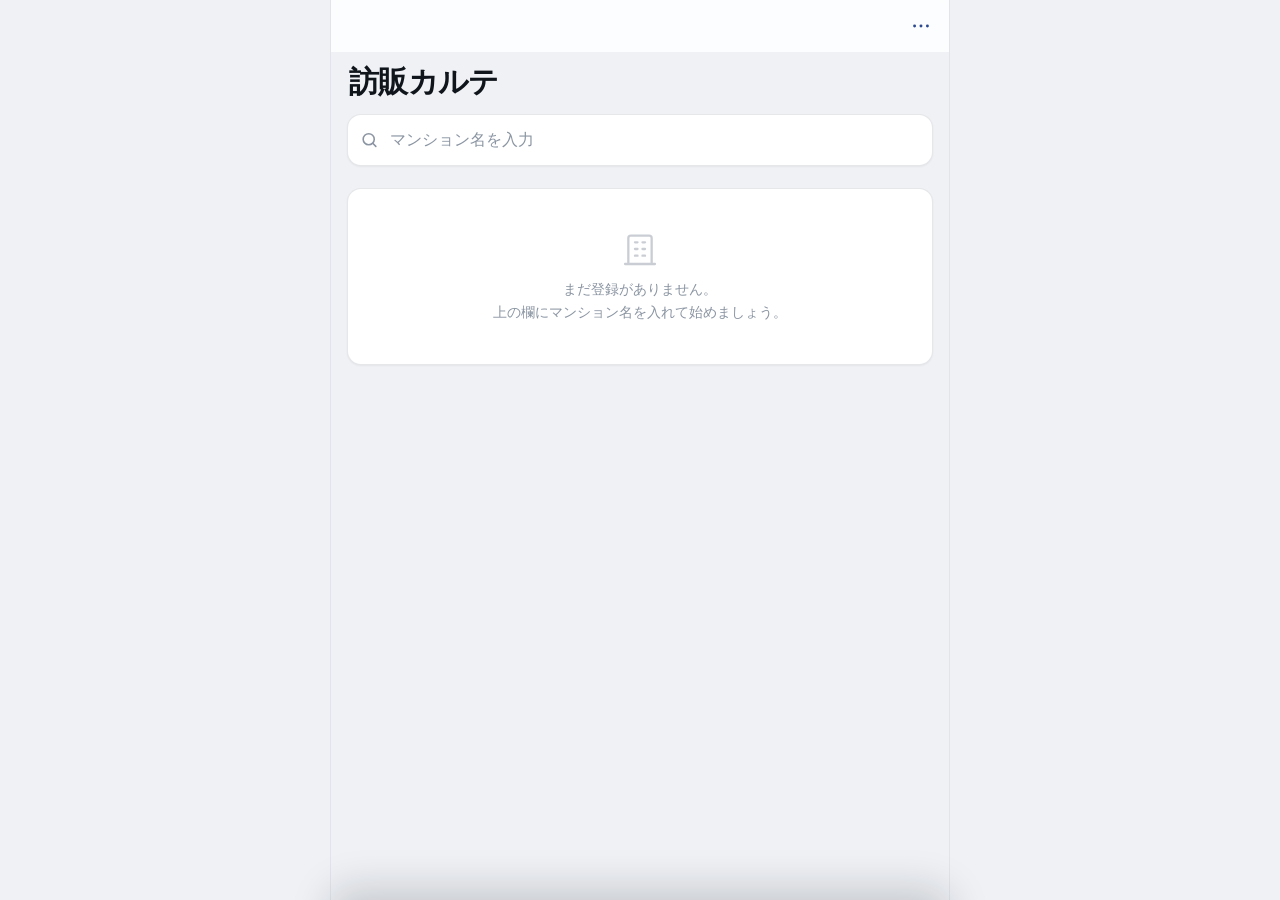
==== index.html @ 4d5ead45 "Add files via upload" ====
<!doctype html>
<html lang="ja">
<head>
<meta charset="utf-8">
<meta name="viewport" content="width=device-width, initial-scale=1, viewport-fit=cover">
<title>訪販カルテ</title>
<meta name="description" content="マンション別に訪問結果を記録する営業ツール">
<meta name="theme-color" content="#EFF1F5" media="(prefers-color-scheme: light)">
<meta name="theme-color" content="#0B0F15" media="(prefers-color-scheme: dark)">
<meta name="apple-mobile-web-app-capable" content="yes">
<meta name="mobile-web-app-capable" content="yes">
<meta name="apple-mobile-web-app-status-bar-style" content="default">
<meta name="apple-mobile-web-app-title" content="訪販カルテ">
<meta name="format-detection" content="telephone=no">
<link rel="manifest" href="./manifest.webmanifest">
<link rel="apple-touch-icon" href="./icons/icon-180.png">
<link rel="icon" href="./icons/icon-192.png">
</head>
<body>
<style>
/* ============================================================
   訪販カルテ
   モチーフ: 集合ポストの部屋番号プレート
   色: スチールネイビー(操作) + 意味を持つ4色(不在/断り/検討/契約)
   ============================================================ */
:root{
  --ground:#EFF1F5;
  --surface:#FFFFFF;
  --surface-2:#E7EAF0;
  --sunken:#DFE3EA;
  --line:rgba(18,26,38,.10);
  --line-2:rgba(18,26,38,.06);
  --ink:#10151C;
  --ink-2:#59636F;
  --ink-3:#8B95A2;
  --brand:#2B4A8F;
  --brand-ink:#FFFFFF;
  --brand-soft:#E4EAF8;
  --scrim:rgba(8,12,18,.42);
  --bar:rgba(255,255,255,.82);
  --shadow-1:0 1px 2px rgba(16,21,28,.05);
  --shadow-2:0 2px 6px rgba(16,21,28,.07), 0 10px 24px rgba(16,21,28,.06);
  --shadow-3:0 -1px 0 rgba(18,26,38,.08), 0 -12px 40px rgba(16,21,28,.18);
  --hi:rgba(255,255,255,.85);

  --st-none:#98A3B0;
  --st-absent:#5A6878;
  --st-refuse:#BE3B36;
  --st-consider:#B57708;
  --st-contract:#0E7A54;
  --st-none-bg:#F1F3F6;
  --st-absent-bg:#E6EAEF;
  --st-refuse-bg:#FBE9E7;
  --st-consider-bg:#FBF0D9;
  --st-contract-bg:#DEF2E9;

  --r-sm:10px; --r-md:14px; --r-lg:20px;
  --tap:48px;
  --font:-apple-system,BlinkMacSystemFont,"SF Pro JP","Hiragino Kaku Gothic ProN","Yu Gothic UI","Noto Sans JP","Segoe UI",sans-serif;
  --mono:ui-monospace,"SF Mono","SFMono-Regular",Menlo,Consolas,"Roboto Mono",monospace;
  --ease:cubic-bezier(.32,.72,0,1);
}
@media (prefers-color-scheme: dark){
  :root:not([data-theme="light"]){
    --ground:#0B0F15;
    --surface:#161C25;
    --surface-2:#1F2731;
    --sunken:#10161E;
    --line:rgba(255,255,255,.10);
    --line-2:rgba(255,255,255,.06);
    --ink:#EAEEF4;
    --ink-2:#A3AEBC;
    --ink-3:#6D7887;
    --brand:#7FA2EE;
    --brand-ink:#0B1017;
    --brand-soft:#1D2941;
    --scrim:rgba(0,0,0,.6);
    --bar:rgba(16,22,30,.78);
    --shadow-1:0 1px 2px rgba(0,0,0,.4);
    --shadow-2:0 2px 6px rgba(0,0,0,.4), 0 10px 24px rgba(0,0,0,.3);
    --shadow-3:0 -1px 0 rgba(255,255,255,.07), 0 -12px 40px rgba(0,0,0,.5);
    --hi:rgba(255,255,255,.06);
    --st-none:#6D7887;
    --st-absent:#8896A6;
    --st-refuse:#EE7B73;
    --st-consider:#E4AB44;
    --st-contract:#45CA92;
    --st-none-bg:#1B222B;
    --st-absent-bg:#212A35;
    --st-refuse-bg:#33201F;
    --st-consider-bg:#302716;
    --st-contract-bg:#132C24;
  }
}
:root[data-theme="dark"]{
  --ground:#0B0F15; --surface:#161C25; --surface-2:#1F2731; --sunken:#10161E;
  --line:rgba(255,255,255,.10); --line-2:rgba(255,255,255,.06);
  --ink:#EAEEF4; --ink-2:#A3AEBC; --ink-3:#6D7887;
  --brand:#7FA2EE; --brand-ink:#0B1017; --brand-soft:#1D2941;
  --scrim:rgba(0,0,0,.6); --bar:rgba(16,22,30,.78);
  --shadow-1:0 1px 2px rgba(0,0,0,.4);
  --shadow-2:0 2px 6px rgba(0,0,0,.4), 0 10px 24px rgba(0,0,0,.3);
  --shadow-3:0 -1px 0 rgba(255,255,255,.07), 0 -12px 40px rgba(0,0,0,.5);
  --hi:rgba(255,255,255,.06);
  --st-none:#6D7887; --st-absent:#8896A6; --st-refuse:#EE7B73;
  --st-consider:#E4AB44; --st-contract:#45CA92;
  --st-none-bg:#1B222B; --st-absent-bg:#212A35; --st-refuse-bg:#33201F;
  --st-consider-bg:#302716; --st-contract-bg:#132C24;
}

*{box-sizing:border-box}
html,body{height:100%;margin:0}
body{
  background:var(--ground);color:var(--ink);
  font-family:var(--font);font-size:15px;line-height:1.6;
  -webkit-text-size-adjust:100%;
  -webkit-tap-highlight-color:transparent;
  -webkit-user-select:none;user-select:none;
  overscroll-behavior:none;
}
input,textarea,.selectable{-webkit-user-select:text;user-select:text}
button,input,textarea{font:inherit;color:inherit;margin:0}
button{cursor:pointer;background:none;border:none;padding:0;touch-action:manipulation;-webkit-touch-callout:none}
svg{display:block;flex:0 0 auto}
:focus{outline:none}
:focus-visible{outline:2px solid var(--brand);outline-offset:2px;border-radius:8px}
@media (prefers-reduced-motion: reduce){*{animation-duration:.01ms!important;transition-duration:.01ms!important}}

/* ================= app shell ================= */
.app{
  position:fixed;inset:0;margin:0 auto;max-width:620px;
  display:flex;flex-direction:column;background:var(--ground);
  border-left:1px solid var(--line-2);border-right:1px solid var(--line-2);
}
@media (max-width:640px){.app{border:none}}

.bar{
  position:relative;z-index:30;flex:0 0 auto;
  padding-top:env(safe-area-inset-top);
  background:var(--bar);
  -webkit-backdrop-filter:saturate(180%) blur(20px);
  backdrop-filter:saturate(180%) blur(20px);
  box-shadow:0 .5px 0 transparent;
  transition:box-shadow .2s;
}
.app.compact .bar{box-shadow:0 .5px 0 var(--line)}
.bar .inner{display:flex;align-items:center;gap:6px;height:52px;padding:0 8px}
.bar h1{
  flex:1;min-width:0;margin:0;text-align:center;
  font-size:16px;font-weight:700;letter-spacing:-.01em;
  overflow:hidden;text-overflow:ellipsis;white-space:nowrap;
  transition:opacity .2s,transform .2s;
}
.bar h1 .sub{
  display:block;font-size:11px;font-weight:600;color:var(--ink-3);
  letter-spacing:.02em;margin-top:-2px;
  overflow:hidden;text-overflow:ellipsis;white-space:nowrap;
}
.app[data-view="home"]:not(.compact) .bar h1{opacity:0;transform:translateY(3px)}
.navbtn{
  min-width:40px;height:40px;flex:0 0 auto;border-radius:12px;
  display:flex;align-items:center;justify-content:center;gap:1px;
  color:var(--brand);font-size:15px;font-weight:600;
  transition:background .15s,transform .1s;
}
.navbtn:active{background:var(--surface-2);transform:scale(.94)}
.navbtn[hidden]{display:none}
.navbtn.ghost{visibility:hidden}

/* ================= stage / screens ================= */
.stage{position:relative;flex:1;overflow:hidden}
.screen{
  position:absolute;inset:0;overflow-y:auto;overflow-x:hidden;
  -webkit-overflow-scrolling:touch;overscroll-behavior:contain;
  background:var(--ground);
  padding:4px 16px calc(40px + env(safe-area-inset-bottom));
  visibility:hidden;
}
.screen.on{visibility:visible;z-index:2}
.screen.leaving{visibility:visible;z-index:1}
@keyframes pushIn{from{transform:translateX(100%)}to{transform:translateX(0)}}
@keyframes pushOut{from{transform:translateX(0);opacity:1}to{transform:translateX(-26%);opacity:.55}}
@keyframes popIn{from{transform:translateX(-26%);opacity:.55}to{transform:translateX(0);opacity:1}}
@keyframes popOut{from{transform:translateX(0)}to{transform:translateX(100%)}}
.screen.a-pushIn{animation:pushIn .34s var(--ease) both}
.screen.a-pushOut{animation:pushOut .34s var(--ease) both}
.screen.a-popIn{animation:popIn .34s var(--ease) both}
.screen.a-popOut{animation:popOut .34s var(--ease) both}

/* ================= type ================= */
.largetitle{
  margin:8px 2px 14px;font-size:30px;font-weight:800;letter-spacing:-.025em;
  text-wrap:balance;line-height:1.2;
}
.grouphead{
  display:flex;align-items:baseline;gap:8px;margin:26px 4px 8px;
}
.grouphead h2{
  margin:0;font-size:12px;font-weight:700;letter-spacing:.09em;color:var(--ink-3);
}
.grouphead .n{margin-left:auto;font-size:12px;color:var(--ink-3);font-variant-numeric:tabular-nums}
.tiny{font-size:12.5px;line-height:1.55;color:var(--ink-3)}
.hairline{height:1px;background:var(--line);margin:20px 0}

/* ================= controls ================= */
.btn{
  width:100%;min-height:var(--tap);padding:0 18px;border-radius:var(--r-md);
  background:var(--surface);color:var(--ink);font-size:15.5px;font-weight:700;
  display:flex;align-items:center;justify-content:center;gap:8px;
  box-shadow:var(--shadow-1);border:1px solid var(--line);
  transition:transform .1s var(--ease),filter .15s;
}
.btn:active{transform:scale(.975);filter:brightness(.96)}
.btn.primary{background:var(--brand);color:var(--brand-ink);border-color:transparent;box-shadow:var(--shadow-2)}
.btn.plain{background:transparent;border-color:transparent;box-shadow:none;color:var(--brand)}
.btn.danger{color:var(--st-refuse)}
.btn.sm{min-height:40px;font-size:14px;border-radius:11px}
.row{display:flex;gap:10px}
.stack{display:flex;flex-direction:column;gap:18px}

.label{
  display:block;font-size:11.5px;font-weight:700;letter-spacing:.08em;
  color:var(--ink-3);margin:0 0 7px 3px;
}
.field{
  width:100%;min-height:var(--tap);padding:12px 14px;
  background:var(--surface);color:var(--ink);font-size:16px;
  border:1px solid var(--line);border-radius:var(--r-md);
  box-shadow:var(--shadow-1);appearance:none;
  transition:border-color .15s,box-shadow .15s;
}
.field:focus{border-color:var(--brand);box-shadow:0 0 0 3px var(--brand-soft)}
.field::placeholder{color:var(--ink-3)}
textarea.field{min-height:92px;resize:none;line-height:1.6}

.searchbar{position:relative;margin-bottom:4px}
.searchbar .ic{position:absolute;left:13px;top:50%;transform:translateY(-50%);color:var(--ink-3);pointer-events:none}
.searchbar .field{padding-left:42px}

/* iOS風セグメント */
.segwrap{
  margin:2px -16px 14px;padding:0 16px;overflow-x:auto;
  scrollbar-width:none;-webkit-overflow-scrolling:touch;
}
.segwrap::-webkit-scrollbar{display:none}
.seg{display:inline-flex;gap:2px;padding:3px;background:var(--sunken);border-radius:12px}
.seg button{
  min-height:32px;padding:0 14px;border-radius:9px;white-space:nowrap;
  font-size:13.5px;font-weight:600;color:var(--ink-2);
  transition:background .18s,color .18s,box-shadow .18s,transform .1s;
}
.seg button:active{transform:scale(.96)}
.seg button[aria-pressed="true"]{background:var(--surface);color:var(--ink);box-shadow:var(--shadow-1);font-weight:700}

/* ================= inset grouped list ================= */
.list{
  background:var(--surface);border-radius:var(--r-md);overflow:hidden;
  box-shadow:var(--shadow-1);border:1px solid var(--line);
}
.list .item{
  display:flex;align-items:center;gap:12px;width:100%;text-align:left;
  padding:13px 14px;position:relative;
  transition:background .12s;
}
.list .item:active{background:var(--surface-2)}
.list .item + .item::before{
  content:"";position:absolute;left:14px;right:0;top:0;height:1px;background:var(--line-2);
}
.item .txt{flex:1;min-width:0}
.item .nm{font-size:15.5px;font-weight:650;letter-spacing:-.01em;overflow:hidden;text-overflow:ellipsis;white-space:nowrap}
.item .meta{font-size:12.5px;color:var(--ink-3);font-variant-numeric:tabular-nums;margin-top:1px;
  overflow:hidden;text-overflow:ellipsis;white-space:nowrap}
.item .chev{color:var(--ink-3);opacity:.6}
.item .pill{
  flex:0 0 auto;font-family:var(--mono);font-size:11.5px;font-weight:700;
  padding:4px 8px;border-radius:8px;background:var(--st-consider-bg);color:var(--st-consider);
  font-variant-numeric:tabular-nums;
}

.empty{
  display:flex;flex-direction:column;align-items:center;gap:10px;
  text-align:center;padding:40px 22px;color:var(--ink-3);
  background:var(--surface);border:1px solid var(--line);border-radius:var(--r-md);
  box-shadow:var(--shadow-1);
}
.empty .art{color:var(--ink-3);opacity:.45}
.empty p{margin:0;font-size:13.5px;line-height:1.7}

/* ================= status ================= */
.chip{
  display:inline-flex;align-items:center;gap:5px;vertical-align:middle;
  padding:3px 10px;border-radius:999px;font-size:12px;font-weight:700;line-height:1.5;
}
.chip::before{content:"";width:6px;height:6px;border-radius:50%;background:currentColor}
.s-none{color:var(--st-none);background:var(--st-none-bg)}
.s-absent{color:var(--st-absent);background:var(--st-absent-bg)}
.s-refuse{color:var(--st-refuse);background:var(--st-refuse-bg)}
.s-consider{color:var(--st-consider);background:var(--st-consider-bg)}
.s-contract{color:var(--st-contract);background:var(--st-contract-bg)}

/* ================= 部屋プレート ================= */
.floorhead{display:flex;align-items:center;gap:10px;margin:18px 3px 9px}
.floorhead:first-child{margin-top:6px}
.floorhead .fl{
  font-family:var(--mono);font-size:13px;font-weight:700;color:var(--ink-2);
  letter-spacing:.03em;font-variant-numeric:tabular-nums;
}
.floorhead .prog{font-size:11.5px;color:var(--ink-3);font-variant-numeric:tabular-nums}
.floorhead .ln{flex:1;height:1px;background:var(--line-2)}
.floorhead .addf{
  width:30px;height:30px;border-radius:10px;color:var(--ink-3);
  display:grid;place-items:center;background:var(--surface);
  border:1px solid var(--line);box-shadow:var(--shadow-1);
  transition:transform .1s,color .15s;
}
.floorhead .addf:active{transform:scale(.9);color:var(--brand)}

.plates{display:grid;grid-template-columns:repeat(auto-fill,minmax(78px,1fr));gap:8px}
.plate{
  position:relative;overflow:hidden;text-align:left;
  min-height:74px;padding:11px 9px 10px 13px;
  background:var(--surface);border:1px solid var(--line);border-radius:var(--r-md);
  display:flex;flex-direction:column;align-items:flex-start;justify-content:center;gap:2px;
  box-shadow:var(--shadow-1);
  transition:transform .1s var(--ease),box-shadow .15s;
}
.plate::before{
  content:"";position:absolute;left:0;right:0;top:0;height:1px;background:var(--hi);
}
.plate::after{
  content:"";position:absolute;left:0;top:0;bottom:0;width:4px;background:var(--pc);
}
.plate:active{transform:scale(.94)}
.plate.visited{background:var(--pcbg)}
.plate .no{
  font-family:var(--mono);font-size:19px;font-weight:600;line-height:1.15;
  letter-spacing:.01em;font-variant-numeric:tabular-nums;
}
.plate .st{font-size:10.5px;font-weight:700;color:var(--pc);letter-spacing:.02em}
.plate .dt{font-size:10px;color:var(--ink-3);font-variant-numeric:tabular-nums}
.plate.due{box-shadow:0 0 0 2px var(--st-consider) inset,var(--shadow-1)}

/* ================= 部屋詳細 ================= */
.roomhead{
  position:relative;overflow:hidden;margin:8px 0 18px;padding:20px 18px;
  border-radius:var(--r-lg);background:var(--pcbg);border:1px solid var(--line);
  box-shadow:var(--shadow-1);
  display:flex;align-items:center;gap:16px;
}
.roomhead::after{content:"";position:absolute;left:0;top:0;bottom:0;width:5px;background:var(--pc)}
.roomhead .big{
  font-family:var(--mono);font-size:34px;font-weight:700;line-height:1;
  letter-spacing:-.02em;font-variant-numeric:tabular-nums;
}
.roomhead .where{display:block;font-size:12.5px;color:var(--ink-2);margin-top:7px}

.visit{
  padding:14px 15px;background:var(--surface);border:1px solid var(--line);
  border-radius:var(--r-md);margin-bottom:9px;box-shadow:var(--shadow-1);
}
.visit .top{display:flex;align-items:center;gap:9px}
.visit .date{font-family:var(--mono);font-size:13px;color:var(--ink-2);font-variant-numeric:tabular-nums}
.visit .del{margin-left:auto;color:var(--ink-3);padding:5px;border-radius:8px;transition:color .15s}
.visit .del:active{color:var(--st-refuse)}
.kv{display:grid;grid-template-columns:auto 1fr;gap:4px 14px;font-size:14px;margin:10px 0 0}
.kv dt{color:var(--ink-3);font-size:12.5px;padding-top:2px;white-space:nowrap}
.kv dd{margin:0;overflow-wrap:anywhere;white-space:pre-wrap;-webkit-user-select:text;user-select:text}
.kv a{color:var(--brand);font-weight:700;text-decoration:none}
.next{
  display:inline-flex;align-items:center;gap:6px;margin-top:11px;
  font-size:12.5px;font-weight:700;color:var(--st-consider);
  background:var(--st-consider-bg);padding:5px 11px;border-radius:999px;
}

/* ================= sheet ================= */
.scrim{
  position:fixed;inset:0;z-index:50;background:var(--scrim);
  opacity:0;pointer-events:none;transition:opacity .3s var(--ease);
}
.scrim.on{opacity:1;pointer-events:auto}
.sheet{
  position:fixed;left:0;right:0;bottom:0;z-index:60;
  margin:0 auto;max-width:620px;max-height:92%;
  background:var(--ground);border-radius:var(--r-lg) var(--r-lg) 0 0;
  box-shadow:var(--shadow-3);
  transform:translateY(101%);transition:transform .38s var(--ease);
  display:flex;flex-direction:column;
}
.sheet.on{transform:translateY(0)}
.sheet .grab{width:36px;height:5px;border-radius:3px;background:var(--line);margin:8px auto 0;flex:0 0 auto}
.sheet .head{
  display:flex;align-items:center;gap:8px;padding:10px 12px 12px;flex:0 0 auto;
}
.sheet .head h3{flex:1;margin:0;text-align:center;font-size:16px;font-weight:700;letter-spacing:-.01em}
.sheet .head button{
  min-width:56px;height:36px;border-radius:10px;font-size:15px;color:var(--brand);
  display:flex;align-items:center;justify-content:center;
}
.sheet .head button.done{font-weight:700}
.sheet .head button:active{background:var(--surface-2)}
.sheet .body{
  flex:1;overflow-y:auto;-webkit-overflow-scrolling:touch;
  padding:2px 16px calc(24px + env(safe-area-inset-bottom));
}

/* 結果ピッカー */
.picker{display:grid;grid-template-columns:repeat(4,1fr);gap:8px}
.picker button{
  min-height:62px;border-radius:var(--r-md);background:var(--surface);
  border:1px solid var(--line);box-shadow:var(--shadow-1);
  display:flex;flex-direction:column;align-items:center;justify-content:center;gap:6px;
  font-size:14px;font-weight:700;color:var(--ink-2);
  transition:transform .12s var(--ease),background .18s,color .18s,box-shadow .18s;
}
.picker button::before{
  content:"";width:10px;height:10px;border-radius:50%;background:var(--pc);
  transition:transform .18s var(--ease);
}
.picker button:active{transform:scale(.95)}
.picker button[aria-pressed="true"]{
  background:var(--pc);color:#fff;border-color:transparent;box-shadow:var(--shadow-2);
}
.picker button[aria-pressed="true"]::before{background:#fff;transform:scale(1.15)}

.chips{display:flex;gap:7px;overflow-x:auto;margin:9px -16px 0;padding:0 16px 2px;scrollbar-width:none}
.chips::-webkit-scrollbar{display:none}
.chips button{
  min-height:36px;padding:0 13px;border-radius:10px;white-space:nowrap;
  font-size:13px;font-weight:600;color:var(--ink-2);
  background:var(--surface);border:1px solid var(--line);box-shadow:var(--shadow-1);
  transition:transform .1s;
}
.chips button:active{transform:scale(.94);color:var(--brand)}

.note{
  display:flex;gap:9px;padding:12px 13px;border-radius:var(--r-md);
  background:var(--surface-2);font-size:12.5px;line-height:1.6;color:var(--ink-2);
}
.note b{color:var(--ink);font-weight:700}
.warn{
  display:flex;gap:9px;padding:12px 13px;border-radius:var(--r-md);margin-bottom:14px;
  background:var(--st-refuse-bg);color:var(--st-refuse);font-size:12.5px;font-weight:600;line-height:1.6;
}
.nudge{
  display:flex;align-items:center;gap:12px;margin-top:20px;
  padding:13px 14px;border-radius:var(--r-md);
  background:var(--st-consider-bg);border:1px solid var(--line);
}
.nudge .t{flex:1;min-width:0;font-size:12.5px;line-height:1.55;color:var(--st-consider);font-weight:600}
.nudge button{
  flex:0 0 auto;min-height:36px;padding:0 14px;border-radius:10px;
  font-size:13px;font-weight:700;color:var(--brand-ink);background:var(--st-consider);
  transition:transform .1s;
}
.nudge button:active{transform:scale(.95)}

/* ================= toast ================= */
.toast{
  position:fixed;left:50%;bottom:calc(34px + env(safe-area-inset-bottom));z-index:90;
  transform:translateX(-50%) translateY(14px) scale(.96);
  display:flex;align-items:center;gap:8px;
  background:var(--ink);color:var(--ground);
  padding:11px 18px;border-radius:999px;
  font-size:14px;font-weight:700;box-shadow:var(--shadow-2);
  opacity:0;pointer-events:none;transition:opacity .22s var(--ease),transform .22s var(--ease);
}
.toast.on{opacity:1;transform:translateX(-50%) translateY(0) scale(1)}
</style>

<div class="app" id="app" data-view="home">
  <header class="bar">
    <div class="inner">
      <button class="navbtn" id="back" hidden aria-label="戻る"></button>
      <h1 id="title">訪販カルテ</h1>
      <button class="navbtn" id="menu" aria-label="データ管理"></button>
    </div>
  </header>

  <div class="stage">
    <!-- ========= 物件一覧 ========= -->
    <section class="screen on" id="sc-home">
      <h1 class="largetitle">訪販カルテ</h1>
      <div class="searchbar">
        <span class="ic" id="searchIcon"></span>
        <input class="field" id="q" type="search" placeholder="マンション名を入力" autocomplete="off" enterkeyhint="go">
      </div>
      <div id="newbldg"></div>
      <div id="due"></div>
      <div id="blist"></div>
    </section>

    <!-- ========= 部屋一覧 ========= -->
    <section class="screen" id="sc-rooms">
      <div class="segwrap">
        <div class="seg" id="rfilters">
          <button data-f="all" aria-pressed="true">すべて</button>
          <button data-f="due" aria-pressed="false">要フォロー</button>
          <button data-f="contract" aria-pressed="false">契約</button>
          <button data-f="consider" aria-pressed="false">検討</button>
          <button data-f="refuse" aria-pressed="false">断り</button>
          <button data-f="absent" aria-pressed="false">不在</button>
          <button data-f="none" aria-pressed="false">未訪問</button>
        </div>
      </div>
      <div id="plates"></div>
      <div class="row" style="margin-top:20px">
        <button class="btn primary" id="addfloor">＋1フロア</button>
        <button class="btn" id="addper">全階に＋1部屋</button>
      </div>
      <button class="btn sm plain" id="moreadd" style="margin-top:10px">部屋番号の追加・整理</button>
      <div class="hairline"></div>
      <div class="row">
        <button class="btn sm" id="renameb">名前を変更</button>
        <button class="btn sm danger" id="delb">マンションを削除</button>
      </div>
    </section>

    <!-- ========= 部屋詳細 ========= -->
    <section class="screen" id="sc-room">
      <div class="roomhead" id="rhead"></div>
      <button class="btn primary" id="newvisit">訪問を記録する</button>
      <div class="grouphead"><h2>訪問履歴</h2><span class="n" id="vcount"></span></div>
      <div id="vlist"></div>
      <div class="hairline"></div>
      <button class="btn sm danger" id="delroom">この部屋の記録を削除</button>
    </section>
  </div>
</div>

<div class="scrim" id="scrim"></div>
<div class="sheet" id="sheet" role="dialog" aria-modal="true" aria-labelledby="sheetTitle">
  <div class="grab"></div>
  <div class="head">
    <button id="sheetCancel">キャンセル</button>
    <h3 id="sheetTitle"></h3>
    <button class="done" id="sheetDone"></button>
  </div>
  <div class="body" id="sheetBody"></div>
</div>

<div class="toast" id="toast" role="status" aria-live="polite"></div>

<script>
(() => {
"use strict";

/* ================= アイコン ================= */
const SVG = (d, extra) => `<svg width="22" height="22" viewBox="0 0 24 24" fill="none" stroke="currentColor" stroke-width="1.8" stroke-linecap="round" stroke-linejoin="round" aria-hidden="true">${d}</svg>`;
const ICON = {
  back:    SVG(`<path d="M15 5l-7 7 7 7"/>`),
  chev:    `<svg width="18" height="18" viewBox="0 0 24 24" fill="none" stroke="currentColor" stroke-width="2.2" stroke-linecap="round" stroke-linejoin="round" aria-hidden="true"><path d="M9.5 5l7 7-7 7"/></svg>`,
  more:    SVG(`<circle cx="5" cy="12" r="1.6" fill="currentColor" stroke="none"/><circle cx="12" cy="12" r="1.6" fill="currentColor" stroke="none"/><circle cx="19" cy="12" r="1.6" fill="currentColor" stroke="none"/>`),
  search:  `<svg width="19" height="19" viewBox="0 0 24 24" fill="none" stroke="currentColor" stroke-width="2" stroke-linecap="round" aria-hidden="true"><circle cx="11" cy="11" r="7"/><path d="M20 20l-3.6-3.6"/></svg>`,
  plus:    SVG(`<path d="M12 5.5v13M5.5 12h13"/>`),
  cal:     `<svg width="14" height="14" viewBox="0 0 24 24" fill="none" stroke="currentColor" stroke-width="2" stroke-linecap="round" stroke-linejoin="round" aria-hidden="true"><rect x="3.5" y="5.5" width="17" height="15" rx="3"/><path d="M8 3v4M16 3v4M3.5 10.5h17"/></svg>`,
  trash:   `<svg width="17" height="17" viewBox="0 0 24 24" fill="none" stroke="currentColor" stroke-width="1.8" stroke-linecap="round" stroke-linejoin="round" aria-hidden="true"><path d="M4 7h16M9.5 7V4.8h5V7M6.5 7l.9 12.2h9.2L17.5 7"/></svg>`,
  save:    SVG(`<path d="M12 4v11m0 0l-4-4m4 4l4-4M4.5 19.5h15"/>`),
  copy:    SVG(`<rect x="9" y="9" width="11" height="11" rx="2.5"/><path d="M5.5 15H5a1.5 1.5 0 01-1.5-1.5v-9A1.5 1.5 0 015 3h9A1.5 1.5 0 0115.5 4.5V5"/>`),
  table:   SVG(`<rect x="3.5" y="4.5" width="17" height="15" rx="2.5"/><path d="M3.5 9.5h17M9.5 9.5v10"/>`),
  restore: SVG(`<path d="M4 9.5A8 8 0 1112 20a8 8 0 01-7.4-5"/><path d="M3.5 4.5v5h5"/>`),
  build:   `<svg width="40" height="40" viewBox="0 0 24 24" fill="none" stroke="currentColor" stroke-width="1.4" stroke-linecap="round" stroke-linejoin="round" aria-hidden="true"><path d="M5 21V5.5A1.5 1.5 0 016.5 4h11A1.5 1.5 0 0119 5.5V21M3 21h18"/><path d="M9 8h1.5M13.5 8H15M9 12h1.5M13.5 12H15M9 16h1.5M13.5 16H15"/></svg>`
};

/* ================= 定数 ================= */
const RESULTS = [
  {k:"absent",   label:"不在", color:"var(--st-absent)",   bg:"var(--st-absent-bg)"},
  {k:"refuse",   label:"断り", color:"var(--st-refuse)",   bg:"var(--st-refuse-bg)"},
  {k:"consider", label:"検討", color:"var(--st-consider)", bg:"var(--st-consider-bg)"},
  {k:"contract", label:"契約", color:"var(--st-contract)", bg:"var(--st-contract-bg)"}
];
const R = Object.fromEntries(RESULTS.map(r => [r.k, r]));
const NONE = {k:"none", label:"未訪問", color:"var(--st-none)", bg:"var(--st-none-bg)"};
const CARRIERS = ["ドコモ光","auひかり","ソフトバンク光","NURO光","eo光","コミュファ光","J:COM","フレッツ光","楽天ひかり","ケーブルTV","ポケットWi-Fi","なし","不明"];
const DEF_FLOORS = 10, DEF_PER = 8;

/* ================= 保存 ================= */
const KEY = "hohan_karte_v1";
let memOnly = false;
let DB = {v:1, buildings:[]};

function load(){
  try {
    const raw = localStorage.getItem(KEY);
    if (raw) DB = JSON.parse(raw);
    localStorage.setItem(KEY + "_probe", "1");
    localStorage.removeItem(KEY + "_probe");
  } catch (e) { memOnly = true; }
  if (!DB || !Array.isArray(DB.buildings)) DB = {v:1, buildings:[]};
  if (!DB.meta) DB.meta = {};
}
/* 何日前か。日付が無ければ null */
function daysSince(d){
  if (!d) return null;
  const ms = new Date(today()) - new Date(d);
  return Math.max(0, Math.round(ms / 86400000));
}
function markBackedUp(){ DB.meta.lastBackup = today(); save(); if (view === "home") renderHome(); }
/* 記録が1件でもあるか */
function hasData(){
  return DB.buildings.some(b => (b.rooms || []).some(r => r.visits && r.visits.length));
}
function save(){
  if (memOnly) return;
  try { localStorage.setItem(KEY, JSON.stringify(DB)); }
  catch (e) { memOnly = true; toast("保存できませんでした"); }
}

/* ================= 小道具 ================= */
const $ = s => document.querySelector(s);
const esc = s => String(s ?? "").replace(/[&<>"']/g, c => ({"&":"&amp;","<":"&lt;",">":"&gt;",'"':"&quot;","'":"&#39;"}[c]));
const uid = () => Date.now().toString(36) + Math.random().toString(36).slice(2, 7);
const today = () => {
  const d = new Date();
  return `${d.getFullYear()}-${String(d.getMonth()+1).padStart(2,"0")}-${String(d.getDate()).padStart(2,"0")}`;
};
const fmtDate = s => s ? s.slice(5).replace("-", "/") : "";
let toastTimer = null;
function toast(msg){
  const t = $("#toast");
  t.textContent = msg;
  t.classList.add("on");
  clearTimeout(toastTimer);
  toastTimer = setTimeout(() => t.classList.remove("on"), 2100);
}

/* ================= 部屋・階の計算 ================= */
function roomKey(no){
  const m = String(no).match(/^\d+/);
  return m ? [0, parseInt(m[0], 10), String(no)] : [1, 0, String(no)];
}
function sortRooms(rooms){
  return rooms.slice().sort((a, b) => {
    const x = roomKey(a.no), y = roomKey(b.no);
    return x[0] - y[0] || x[1] - y[1] || x[2].localeCompare(y[2], "ja");
  });
}
function lastVisit(room){
  if (!room.visits || !room.visits.length) return null;
  return room.visits.slice().sort((a, b) =>
    a.date < b.date ? 1 : a.date > b.date ? -1 : String(b.at || "").localeCompare(String(a.at || "")))[0];
}
function statusOf(room){
  const v = lastVisit(room);
  return v ? (R[v.result] || NONE) : NONE;
}
function isDue(room){
  const v = lastVisit(room);
  return !!(v && v.next && v.next <= today());
}
function bStats(b){
  const rooms = b.rooms || [];
  const visited = rooms.filter(r => r.visits && r.visits.length);
  const contracts = rooms.filter(r => statusOf(r).k === "contract").length;
  const dues = rooms.filter(isDue).length;
  let last = "";
  visited.forEach(r => { const v = lastVisit(r); if (v && v.date > last) last = v.date; });
  return {total: rooms.length, visited: visited.length, contracts, dues, last};
}
/* 101→1階, 1008→10階, 2001→20階 */
function floorOf(no){
  const s = String(no);
  if (!/^\d{3,4}$/.test(s)) return null;
  const f = Math.floor(parseInt(s, 10) / 100);
  return f >= 1 ? f : null;
}
const roomNo = (floor, idx) => String(floor * 100 + idx);
function byFloor(rooms){
  const map = new Map();
  rooms.forEach(r => {
    const k = floorOf(r.no);
    const key = k === null ? "other" : k;
    if (!map.has(key)) map.set(key, []);
    map.get(key).push(r);
  });
  return [...map.entries()].sort((a, b) => {
    if (a[0] === "other") return 1;
    if (b[0] === "other") return -1;
    return a[0] - b[0];
  });
}
function topFloor(b){
  return (b.rooms || []).reduce((m, r) => Math.max(m, floorOf(r.no) || 0), 0);
}
function perFloor(b){
  let m = 0;
  byFloor(b.rooms || []).forEach(([k, list]) => { if (k !== "other") m = Math.max(m, list.length); });
  return m || DEF_PER;
}
/* その階に、まだ無い番号を n 部屋ぶん足す */
function fillFloor(b, floor, n){
  let added = 0, idx = 1;
  while (added < n && idx <= 99) {
    const no = roomNo(floor, idx);
    if (!b.rooms.some(r => r.no === no)) { b.rooms.push({id: uid(), no, visits: []}); added++; }
    idx++;
  }
  return added;
}
/* その階の部屋数が target に届くまで足す */
function ensureFloor(b, floor, target){
  const have = b.rooms.filter(r => floorOf(r.no) === floor).length;
  return have >= target ? 0 : fillFloor(b, floor, target - have);
}
function buildGrid(b, floors, per){
  let added = 0;
  for (let f = 1; f <= floors; f++) added += ensureFloor(b, f, per);
  return added;
}

/* ================= 画面遷移 ================= */
let view = "home", curB = null, curR = null, filter = "all", animating = false;
const ORDER = {home: 0, rooms: 1, room: 2};

function go(v, animate){
  const from = $("#sc-" + view), to = $("#sc-" + v);
  const dir = ORDER[v] > ORDER[view] ? "push" : "pop";
  const same = v === view;
  view = v;
  $("#app").dataset.view = v;
  $("#back").hidden = (v === "home");
  render();

  if (same || animate === false || animating) {
    document.querySelectorAll(".screen").forEach(s => s.classList.remove("on", "leaving"));
    to.classList.add("on");
    syncBar();
    return;
  }
  animating = true;
  if (dir === "push") to.scrollTop = 0;
  to.classList.add("on", "a-" + dir + "In");
  from.classList.remove("on");
  from.classList.add("leaving", "a-" + dir + "Out");

  const done = () => {
    from.classList.remove("leaving", "a-pushOut", "a-popOut");
    to.classList.remove("a-pushIn", "a-popIn");
    animating = false;
    syncBar();
  };
  let n = 0;
  const tick = () => { if (++n >= 2) done(); };
  from.addEventListener("animationend", tick, {once: true});
  to.addEventListener("animationend", tick, {once: true});
  setTimeout(() => { if (animating) done(); }, 500);
}
function getB(){ return DB.buildings.find(b => b.id === curB) || null; }
function getR(){ const b = getB(); return b ? (b.rooms.find(r => r.id === curR) || null) : null; }

/* ヘッダーの境界線とタイトルの出し分け */
function syncBar(){
  const s = $("#sc-" + view);
  $("#app").classList.toggle("compact", s.scrollTop > (view === "home" ? 34 : 6));
}
document.querySelectorAll(".screen").forEach(s => s.addEventListener("scroll", () => {
  if (s.classList.contains("on")) syncBar();
}, {passive: true}));

/* ================= 描画 ================= */
function render(){
  if (view === "home") renderHome();
  else if (view === "rooms") renderRooms();
  else renderRoom();
}
const warnBanner = () => memOnly
  ? `<div class="warn"><span>この端末では自動保存が使えません。閉じると消えるので、右上の… → バックアップで控えを取ってください。</span></div>` : "";

/* ---- 物件一覧 ---- */
function renderHome(){
  $("#title").innerHTML = "訪販カルテ";
  const q = $("#q").value.trim();
  const list = DB.buildings
    .filter(b => !q || b.name.toLowerCase().includes(q.toLowerCase()))
    .sort((a, b) => {
      const x = bStats(a).last, y = bStats(b).last;
      return (y || "").localeCompare(x || "") || a.name.localeCompare(b.name, "ja");
    });

  const exact = DB.buildings.some(b => b.name === q);
  $("#newbldg").innerHTML = (q && !exact)
    ? `<button class="btn primary" id="createb" style="margin-top:12px">${ICON.plus}「${esc(q)}」を新規登録</button>`
    : "";

  const dues = [];
  DB.buildings.forEach(b => (b.rooms || []).forEach(r => { if (isDue(r)) dues.push({b, r, v: lastVisit(r)}); }));
  dues.sort((a, b) => String(a.v.next).localeCompare(String(b.v.next)));

  const since = daysSince(DB.meta.lastBackup);
  const nudge = (!q && hasData() && (since === null || since >= 14))
    ? `<div class="nudge">
        <span class="t">${since === null ? "まだ一度もバックアップしていません。" : `前回のバックアップから${since}日たちました。`}<br>控えを取っておくと機種変でも安心です。</span>
        <button id="nudgeBtn">バックアップ</button>
      </div>` : "";

  $("#due").innerHTML = nudge + ((!q && dues.length) ? `
    <div class="grouphead"><h2>再訪予定</h2><span class="n">${dues.length}件</span></div>
    <div class="list">${dues.slice(0, 10).map(d => `
      <button class="item" data-goto="${d.b.id}|${d.r.id}">
        <span class="pill">${esc(fmtDate(d.v.next))}</span>
        <span class="txt">
          <span class="nm">${esc(d.b.name)}</span>
          <span class="meta">${esc(d.r.no)}号室 ・ ${esc(d.v.name || R[d.v.result].label)}</span>
        </span>
        <span class="chev">${ICON.chev}</span>
      </button>`).join("")}</div>` : "");

  $("#blist").innerHTML = warnBanner() + (
    list.length ? `
      <div class="grouphead"><h2>マンション</h2><span class="n">${list.length}件</span></div>
      <div class="list">${list.map(b => {
        const s = bStats(b);
        const bits = [`${s.visited}/${s.total}部屋`];
        if (s.contracts) bits.push(`契約${s.contracts}`);
        if (s.last) bits.push(`最終 ${fmtDate(s.last)}`);
        return `<button class="item" data-b="${b.id}">
          <span class="txt">
            <span class="nm">${esc(b.name)}</span>
            <span class="meta">${bits.join(" ・ ")}</span>
          </span>
          ${s.dues ? `<span class="pill">再訪${s.dues}</span>` : ""}
          <span class="chev">${ICON.chev}</span>
        </button>`;
      }).join("")}</div>`
    : `<div class="empty" style="margin-top:22px">
        <span class="art">${ICON.build}</span>
        <p>${q ? `「${esc(q)}」はまだ登録されていません。<br>上のボタンから登録できます。`
              : "まだ登録がありません。<br>上の欄にマンション名を入れて始めましょう。"}</p>
      </div>`
  );
}

/* ---- 部屋一覧 ---- */
function renderRooms(){
  const b = getB();
  if (!b) return go("home", false);
  const s = bStats(b);
  $("#title").innerHTML = `${esc(b.name)}<span class="sub">${s.visited}/${s.total}部屋 訪問済み ・ 契約${s.contracts}</span>`;
  $("#rfilters").querySelectorAll("button").forEach(x => x.setAttribute("aria-pressed", String(x.dataset.f === filter)));

  let rooms = sortRooms(b.rooms || []);
  if (filter === "due") rooms = rooms.filter(isDue);
  else if (filter !== "all") rooms = rooms.filter(r => statusOf(r).k === filter);

  const plate = r => {
    const st = statusOf(r), v = lastVisit(r);
    return `<button class="plate${v ? " visited" : ""}${isDue(r) ? " due" : ""}" data-r="${r.id}" style="--pc:${st.color};--pcbg:${st.bg}">
      <span class="no">${esc(r.no)}</span>
      <span class="st">${st.label}</span>
      ${v ? `<span class="dt">${fmtDate(v.date)}</span>` : ""}
    </button>`;
  };

  $("#plates").innerHTML = rooms.length ? byFloor(rooms).map(([f, list]) => {
    const done = list.filter(r => r.visits && r.visits.length).length;
    return `<div class="floorhead">
        <span class="fl">${f === "other" ? "その他" : f + "F"}</span>
        <span class="prog">${done}/${list.length}</span>
        <span class="ln"></span>
        ${(f === "other" || filter !== "all") ? "" : `<button class="addf" data-addf="${f}" aria-label="${f}階に部屋を追加">${ICON.plus}</button>`}
      </div>
      <div class="plates">${sortRooms(list).map(plate).join("")}</div>`;
  }).join("")
  : `<div class="empty"><span class="art">${ICON.build}</span><p>${
      filter === "all" ? "部屋番号がまだありません。<br>下のボタンから追加してください。" : "該当する部屋はありません。"
    }</p></div>`;
}

/* ---- 部屋詳細 ---- */
function renderRoom(){
  const b = getB(), r = getR();
  if (!b || !r) return go("rooms", false);
  const st = statusOf(r);
  $("#title").innerHTML = `${esc(r.no)}号室<span class="sub">${esc(b.name)}</span>`;

  $("#rhead").setAttribute("style", `--pc:${st.color};--pcbg:${st.bg}`);
  $("#rhead").innerHTML = `
    <span class="big">${esc(r.no)}</span>
    <span>
      <span class="chip s-${st.k}">${st.label}</span>
      <span class="where">${esc(b.name)}</span>
    </span>`;

  const visits = (r.visits || []).slice().sort((a, b2) =>
    a.date < b2.date ? 1 : a.date > b2.date ? -1 : String(b2.at || "").localeCompare(String(a.at || "")));
  $("#vcount").textContent = visits.length ? `${visits.length}件` : "";
  $("#vlist").innerHTML = visits.length ? visits.map(v => {
    const rr = R[v.result] || NONE;
    const rows = [];
    if (v.name) rows.push(["お名前", esc(v.name)]);
    if (v.tel) rows.push(["電話", `<a href="tel:${esc(v.tel.replace(/[^\d+]/g, ""))}">${esc(v.tel)}</a>`]);
    if (v.carrier) rows.push(["現在の回線", esc(v.carrier)]);
    if (v.memo) rows.push(["メモ", esc(v.memo)]);
    return `<div class="visit">
      <div class="top">
        <span class="date">${esc(v.date)}</span>
        <span class="chip s-${rr.k}">${rr.label}</span>
        <button class="del" data-delv="${v.id}" aria-label="この記録を削除">${ICON.trash}</button>
      </div>
      ${rows.length ? `<dl class="kv">${rows.map(x => `<dt>${x[0]}</dt><dd>${x[1]}</dd>`).join("")}</dl>` : ""}
      ${v.next ? `<span class="next">${ICON.cal}次回 ${esc(v.next)}</span>` : ""}
    </div>`;
  }).join("") : `<div class="empty"><p>まだ訪問記録がありません。</p></div>`;
}

/* ================= シート ================= */
let sheetDoneFn = null;
function openSheet({title, done, cancel, html, onDone}){
  $("#sheetTitle").textContent = title;
  $("#sheetCancel").textContent = cancel || "キャンセル";
  $("#sheetDone").textContent = done || "";
  $("#sheetDone").style.visibility = done ? "visible" : "hidden";
  $("#sheetBody").innerHTML = html;
  $("#sheetBody").scrollTop = 0;
  sheetDoneFn = onDone || null;
  $("#scrim").classList.add("on");
  $("#sheet").classList.add("on");
}
function closeSheet(){
  $("#scrim").classList.remove("on");
  $("#sheet").classList.remove("on");
  sheetDoneFn = null;
  if (document.activeElement && document.activeElement.blur) document.activeElement.blur();
}
$("#scrim").addEventListener("click", closeSheet);
$("#sheetCancel").addEventListener("click", closeSheet);
$("#sheetDone").addEventListener("click", () => { if (sheetDoneFn) sheetDoneFn(); });
document.addEventListener("keydown", e => { if (e.key === "Escape") closeSheet(); });

/* ---- 訪問フォーム ---- */
function visitForm(){
  const r = getR();
  let picked = "";
  openSheet({
    title: `${r.no}号室の記録`,
    done: "保存",
    html: `
    <div class="stack">
      <div>
        <span class="label">訪問結果</span>
        <div class="picker" id="pick">
          ${RESULTS.map(x => `<button type="button" data-k="${x.k}" aria-pressed="false" style="--pc:${x.color}">${x.label}</button>`).join("")}
        </div>
      </div>
      <div>
        <span class="label">訪問日</span>
        <input class="field" type="date" id="f-date" value="${today()}">
      </div>
      <div>
        <span class="label">お名前</span>
        <input class="field" id="f-name" placeholder="例）田中様" autocomplete="off">
      </div>
      <div>
        <span class="label">電話番号</span>
        <input class="field" id="f-tel" type="tel" inputmode="tel" placeholder="090-0000-0000" autocomplete="off">
      </div>
      <div>
        <span class="label">現在の回線・キャリア</span>
        <input class="field" id="f-carrier" placeholder="例）ドコモ光" autocomplete="off">
        <div class="chips" id="carchips">${CARRIERS.map(c => `<button type="button" data-c="${esc(c)}">${esc(c)}</button>`).join("")}</div>
      </div>
      <div>
        <span class="label">メモ</span>
        <textarea class="field" id="f-memo" placeholder="反応・家族構成・再訪のコツなど"></textarea>
      </div>
      <div>
        <span class="label">次回訪問日</span>
        <input class="field" type="date" id="f-next">
      </div>
      <p class="tiny" style="margin:-4px 3px 0">結果だけ選んで保存でもOK。あとから何度でも追記できます。</p>
    </div>`,
    onDone: () => {
      if (!picked) return toast("訪問結果を選んでください");
      const room = getR();
      room.visits = room.visits || [];
      room.visits.push({
        id: uid(),
        date: $("#f-date").value || today(),
        result: picked,
        name: $("#f-name").value.trim(),
        tel: $("#f-tel").value.trim(),
        carrier: $("#f-carrier").value.trim(),
        memo: $("#f-memo").value.trim(),
        next: $("#f-next").value || "",
        at: new Date().toISOString()
      });
      save(); closeSheet(); render(); toast("記録しました");
    }
  });

  $("#pick").addEventListener("click", e => {
    const btn = e.target.closest("button[data-k]");
    if (!btn) return;
    picked = btn.dataset.k;
    $("#pick").querySelectorAll("button").forEach(x => x.setAttribute("aria-pressed", String(x === btn)));
  });
  $("#carchips").addEventListener("click", e => {
    const btn = e.target.closest("button[data-c]");
    if (btn) $("#f-carrier").value = btn.dataset.c;
  });
}

/* ---- 部屋番号の追加・整理 ---- */
function roomForm(){
  const b = getB();
  openSheet({
    title: "部屋番号の追加・整理",
    cancel: "閉じる",
    html: `
    <div class="stack">
      <div class="note"><span>いま <b>${topFloor(b)}階建て</b>・各階 最大<b>${perFloor(b)}部屋</b>（全${(b.rooms || []).length}部屋）</span></div>
      <div>
        <span class="label">階数と部屋数でまとめて用意</span>
        <div class="row">
          <input class="field" id="g-floors" type="number" inputmode="numeric" min="1" max="60" value="${Math.max(topFloor(b), DEF_FLOORS)}" aria-label="階数">
          <input class="field" id="g-per" type="number" inputmode="numeric" min="1" max="30" value="${perFloor(b)}" aria-label="各階の部屋数">
        </div>
        <p class="tiny" style="margin:7px 3px 0">左が階数、右が1フロアあたりの部屋数。すでにある番号と記録はそのまま残ります。</p>
        <button class="btn primary" id="g-run" style="margin-top:10px">この形で用意する</button>
      </div>
      <div>
        <span class="label">番号を直接入力して追加</span>
        <textarea class="field" id="f-rooms" placeholder="101 102 103&#10;201-208&#10;1201A" autocomplete="off"></textarea>
        <p class="tiny" style="margin:7px 3px 0">スペース・カンマ・改行で区切り。<b style="color:var(--ink)">201-208</b> と書けば連番で作れます。</p>
        <button class="btn" id="f-save" style="margin-top:10px">追加する</button>
      </div>
      <div class="hairline" style="margin:2px 0"></div>
      <button class="btn danger" id="g-clean">${ICON.trash}記録のない部屋を消す</button>
    </div>`
  });

  $("#g-run").addEventListener("click", () => {
    const floors = Math.min(60, Math.max(1, parseInt($("#g-floors").value, 10) || DEF_FLOORS));
    const per = Math.min(30, Math.max(1, parseInt($("#g-per").value, 10) || DEF_PER));
    const n = buildGrid(getB(), floors, per);
    save(); closeSheet(); render();
    toast(n ? `${n}部屋を追加しました` : "すでに揃っています");
  });

  $("#g-clean").addEventListener("click", () => {
    const bb = getB();
    const gone = bb.rooms.filter(r => !r.visits || !r.visits.length).length;
    if (!gone) return toast("消せる部屋はありません");
    if (!confirm(`訪問記録のない ${gone}部屋 を一覧から消します。記録のある部屋は残ります。よろしいですか？`)) return;
    bb.rooms = bb.rooms.filter(r => r.visits && r.visits.length);
    save(); closeSheet(); render(); toast(`${gone}部屋を消しました`);
  });

  $("#f-save").addEventListener("click", () => {
    const b2 = getB();
    const tokens = $("#f-rooms").value.split(/[\s,、，\n]+/).filter(Boolean);
    const nums = [];
    tokens.forEach(t => {
      const m = t.match(/^(\d+)\s*[-–~〜]\s*(\d+)$/);
      if (m) {
        let a = parseInt(m[1], 10), z = parseInt(m[2], 10);
        if (a > z) [a, z] = [z, a];
        if (z - a > 500) z = a + 500;
        const w = m[1].length;
        for (let i = a; i <= z; i++) nums.push(String(i).padStart(w, "0"));
      } else nums.push(t);
    });
    let added = 0;
    nums.forEach(no => {
      if (b2.rooms.some(r => r.no === no)) return;
      b2.rooms.push({id: uid(), no, visits: []});
      added++;
    });
    save(); closeSheet(); render();
    toast(added ? `${added}部屋を追加しました` : "追加できる番号がありませんでした");
  });
}

/* ---- データ管理 ---- */
function menuSheet(){
  openSheet({
    title: "データ管理",
    cancel: "閉じる",
    html: `
    <div class="stack">
      <div class="note"><span>記録はこの端末の中に保存されています。機種変の前と、月に一度はバックアップを。<br>
        最終バックアップ: <b>${DB.meta.lastBackup ? `${DB.meta.lastBackup}（${daysSince(DB.meta.lastBackup)}日前）` : "まだありません"}</b></span></div>
      <div style="display:flex;flex-direction:column;gap:10px">
        <button class="btn" id="m-backup">${ICON.save}バックアップを保存</button>
        <button class="btn" id="m-copy">${ICON.copy}バックアップをコピー</button>
        <button class="btn" id="m-sheet">${ICON.table}表計算に貼る形でコピー</button>
      </div>
      <div>
        <span class="label">復元</span>
        <textarea class="field" id="m-restore" placeholder="コピーしておいたバックアップを貼り付け"></textarea>
        <button class="btn" id="m-load" style="margin-top:10px">${ICON.restore}読み込んで復元</button>
      </div>
    </div>`
  });

  $("#m-backup").addEventListener("click", async () => {
    const data = JSON.stringify(DB, null, 2);
    try {
      const blob = new Blob([data], {type: "application/json"});
      const url = URL.createObjectURL(blob);
      const a = document.createElement("a");
      a.href = url;
      a.download = `訪販カルテ_${today()}.json`;
      document.body.appendChild(a);
      a.click();
      document.body.removeChild(a);
      setTimeout(() => URL.revokeObjectURL(url), 5000);
      markBackedUp();
      toast("ファイルに保存しました");
    } catch (e) {
      await copy(data); markBackedUp();
      toast("コピーしました。メモ帳に貼って保存を");
    }
  });
  $("#m-copy").addEventListener("click", async () => {
    await copy(JSON.stringify(DB));
    markBackedUp();
    toast("バックアップをコピーしました");
  });
  $("#m-sheet").addEventListener("click", async () => {
    const head = ["マンション","部屋番号","訪問日","結果","お名前","電話番号","現在の回線","メモ","次回訪問日"];
    const rows = [head.join("\t")];
    DB.buildings.forEach(b => sortRooms(b.rooms || []).forEach(r => (r.visits || []).forEach(v => {
      rows.push([b.name, r.no, v.date, (R[v.result] || NONE).label, v.name, v.tel, v.carrier,
                 String(v.memo || "").replace(/\s+/g, " "), v.next].map(x => String(x ?? "")).join("\t"));
    })));
    if (rows.length === 1) return toast("記録がまだありません");
    await copy(rows.join("\n"));
    toast(`${rows.length - 1}件コピーしました`);
  });
  $("#m-load").addEventListener("click", () => {
    const txt = $("#m-restore").value.trim();
    if (!txt) return toast("バックアップを貼り付けてください");
    let parsed;
    try { parsed = JSON.parse(txt); } catch (e) { return toast("形式が違うようです"); }
    if (!parsed || !Array.isArray(parsed.buildings)) return toast("中身が読み取れませんでした");
    if (!confirm(`今のデータを、この内容（マンション${parsed.buildings.length}件）に置き換えます。よろしいですか？`)) return;
    DB = parsed;
    if (!DB.meta) DB.meta = {};
    save(); closeSheet(); curB = curR = null; go("home", false); toast("復元しました");
  });
}
async function copy(text){
  try { await navigator.clipboard.writeText(text); return true; }
  catch (e) {
    const ta = document.createElement("textarea");
    ta.value = text; ta.style.position = "fixed"; ta.style.opacity = "0";
    document.body.appendChild(ta); ta.select();
    try { document.execCommand("copy"); } catch (e2) {}
    document.body.removeChild(ta);
    return true;
  }
}

/* ================= イベント ================= */
$("#back").innerHTML = ICON.back;
$("#menu").innerHTML = ICON.more;
$("#searchIcon").innerHTML = ICON.search;

$("#q").addEventListener("input", renderHome);
$("#q").addEventListener("keydown", e => {
  if (e.key === "Enter") { e.preventDefault(); const b = $("#createb"); if (b) b.click(); else $("#q").blur(); }
});

document.addEventListener("click", e => {
  const t = e.target;

  if (t.closest("#createb")) {
    const name = $("#q").value.trim();
    if (!name) return;
    const b = {id: uid(), name, rooms: [], createdAt: new Date().toISOString()};
    buildGrid(b, DEF_FLOORS, DEF_PER);
    DB.buildings.push(b); save();
    $("#q").value = ""; $("#q").blur();
    curB = b.id; filter = "all"; go("rooms");
    toast(`101〜${roomNo(DEF_FLOORS, DEF_PER)}を用意しました`);
    return;
  }
  if (t.closest("#nudgeBtn")) { menuSheet(); return; }

  const goto = t.closest("[data-goto]");
  if (goto) {
    const [bid, rid] = goto.dataset.goto.split("|");
    curB = bid; curR = rid; filter = "all"; go("room");
    return;
  }
  const bcard = t.closest("[data-b]");
  if (bcard) { curB = bcard.dataset.b; filter = "all"; go("rooms"); return; }

  const addf = t.closest("[data-addf]");
  if (addf) {
    const f = parseInt(addf.dataset.addf, 10);
    fillFloor(getB(), f, 1);
    save(); renderRooms(); toast(`${f}階に1部屋追加しました`);
    return;
  }
  const plate = t.closest("[data-r]");
  if (plate) { curR = plate.dataset.r; go("room"); return; }

  const delv = t.closest("[data-delv]");
  if (delv) {
    if (!confirm("この訪問記録を削除しますか？")) return;
    const r = getR();
    r.visits = r.visits.filter(v => v.id !== delv.dataset.delv);
    save(); render(); toast("削除しました");
    return;
  }
});

$("#back").addEventListener("click", () => go(view === "room" ? "rooms" : "home"));
$("#menu").addEventListener("click", menuSheet);
$("#moreadd").addEventListener("click", roomForm);
$("#newvisit").addEventListener("click", visitForm);

$("#rfilters").addEventListener("click", e => {
  const btn = e.target.closest("button[data-f]");
  if (!btn) return;
  filter = btn.dataset.f;
  renderRooms();
});

/* ＋1フロア: 最上階の次の階を、いまと同じ部屋数ぶん作る */
$("#addfloor").addEventListener("click", () => {
  const b = getB();
  const f = topFloor(b) + 1;
  if (f > 60) return toast("60階までです");
  fillFloor(b, f, perFloor(b));
  save(); filter = "all"; render();
  toast(`${f}階を追加しました`);
});
/* 全階に＋1部屋 */
$("#addper").addEventListener("click", () => {
  const b = getB();
  const floors = byFloor(b.rooms || []).map(x => x[0]).filter(x => x !== "other");
  if (!floors.length) return toast("先にフロアを追加してください");
  let n = 0;
  floors.forEach(f => { n += fillFloor(b, f, 1); });
  save(); render(); toast(`${n}部屋を追加しました`);
});

$("#renameb").addEventListener("click", () => {
  const b = getB();
  const name = prompt("マンション名", b.name);
  if (name && name.trim()) { b.name = name.trim(); save(); render(); toast("変更しました"); }
});
$("#delb").addEventListener("click", () => {
  const b = getB();
  if (!confirm(`「${b.name}」の記録をすべて削除します。元に戻せません。よろしいですか？`)) return;
  DB.buildings = DB.buildings.filter(x => x.id !== b.id);
  save(); curB = curR = null; go("home");
});
$("#delroom").addEventListener("click", () => {
  const b = getB(), r = getR();
  if (!confirm(`${r.no}号室の記録を削除します。よろしいですか？`)) return;
  b.rooms = b.rooms.filter(x => x.id !== r.id);
  save(); curR = null; go("rooms");
});

/* ================= 起動 ================= */
load();
render();
syncBar();
})();
</script>

<script>
/* オフライン動作 */
if ("serviceWorker" in navigator) {
  window.addEventListener("load", () => {
    navigator.serviceWorker.register("./sw.js").catch(() => {});
  });
}
/* 保存領域を「消さないで」とブラウザに申請する */
if (navigator.storage && navigator.storage.persist) {
  navigator.storage.persist().catch(() => {});
}
</script>
</body>
</html>
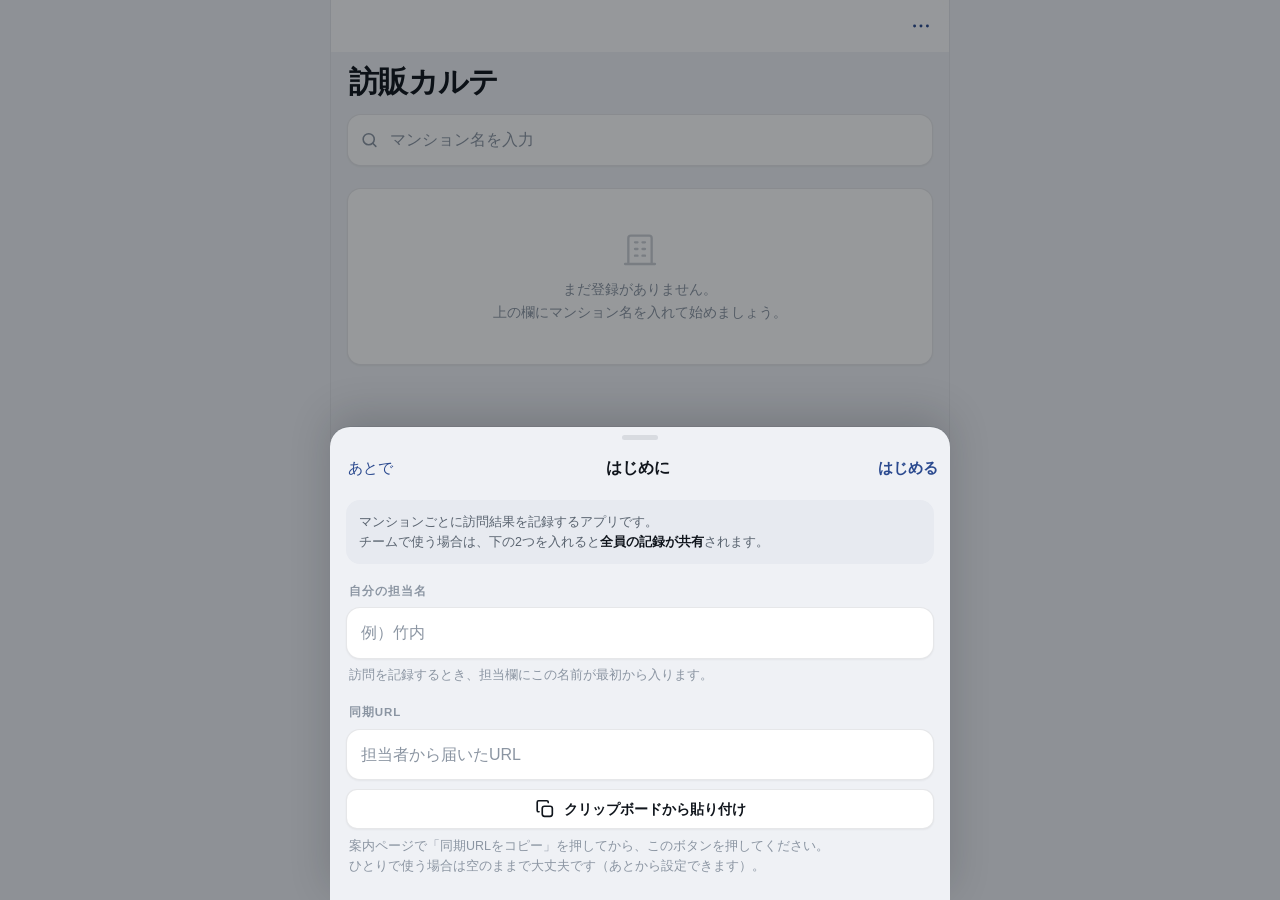
==== commit 69e86bda: "メンバー向けの案内ページと初回セットアップ画面を追加" ====
--- a/index.html
+++ b/index.html
@@ -454,6 +454,19 @@
 }
 .nudge button:active{transform:scale(.95)}
 
+.switchrow{
+  display:flex;align-items:center;gap:12px;margin-top:12px;
+  font-size:13.5px;color:var(--ink-2);
+}
+.switchrow .sw{
+  margin-left:auto;flex:0 0 auto;min-width:56px;height:34px;border-radius:999px;
+  font-size:12.5px;font-weight:800;letter-spacing:.06em;
+  background:var(--sunken);color:var(--ink-3);border:1px solid var(--line);
+  transition:background .18s,color .18s,transform .1s;
+}
+.switchrow .sw[aria-pressed="true"]{background:var(--st-contract);color:#fff;border-color:transparent}
+.switchrow .sw:active{transform:scale(.94)}
+
 /* ================= toast ================= */
 .toast{
   position:fixed;left:50%;bottom:calc(34px + env(safe-area-inset-bottom));z-index:90;
@@ -558,6 +571,7 @@
   copy:    SVG(`<rect x="9" y="9" width="11" height="11" rx="2.5"/><path d="M5.5 15H5a1.5 1.5 0 01-1.5-1.5v-9A1.5 1.5 0 015 3h9A1.5 1.5 0 0115.5 4.5V5"/>`),
   table:   SVG(`<rect x="3.5" y="4.5" width="17" height="15" rx="2.5"/><path d="M3.5 9.5h17M9.5 9.5v10"/>`),
   restore: SVG(`<path d="M4 9.5A8 8 0 1112 20a8 8 0 01-7.4-5"/><path d="M3.5 4.5v5h5"/>`),
+  sync:    SVG(`<path d="M20.5 12a8.5 8.5 0 01-14.6 5.9"/><path d="M3.5 12a8.5 8.5 0 0114.6-5.9"/><path d="M18.5 2.5v4h-4M5.5 21.5v-4h4"/>`),
   build:   `<svg width="40" height="40" viewBox="0 0 24 24" fill="none" stroke="currentColor" stroke-width="1.4" stroke-linecap="round" stroke-linejoin="round" aria-hidden="true"><path d="M5 21V5.5A1.5 1.5 0 016.5 4h11A1.5 1.5 0 0119 5.5V21M3 21h18"/><path d="M9 8h1.5M13.5 8H15M9 12h1.5M13.5 12H15M9 16h1.5M13.5 16H15"/></svg>`
 };
 
@@ -586,7 +600,24 @@
     localStorage.removeItem(KEY + "_probe");
   } catch (e) { memOnly = true; }
   if (!DB || !Array.isArray(DB.buildings)) DB = {v:1, buildings:[]};
+  normalize();
+}
+/* 保存データに足りない欄を補う（古いバックアップを読み込んだ時のため） */
+function normalize(){
   if (!DB.meta) DB.meta = {};
+  if (!DB.meta.deleted) DB.meta.deleted = {visits: [], buildings: []};
+  if (!Array.isArray(DB.meta.deleted.visits)) DB.meta.deleted.visits = [];
+  if (!Array.isArray(DB.meta.deleted.buildings)) DB.meta.deleted.buildings = [];
+  if (DB.meta.autoSync === undefined) DB.meta.autoSync = true;
+}
+/* これまでに登場した担当名 */
+function knownOwners(){
+  const seen = new Set();
+  if (DB.meta.owner) seen.add(DB.meta.owner);
+  DB.buildings.forEach(b => (b.rooms || []).forEach(r => (r.visits || []).forEach(v => {
+    if (v.owner) seen.add(v.owner);
+  })));
+  return [...seen];
 }
 /* 何日前か。日付が無ければ null */
 function daysSince(d){
@@ -886,6 +917,7 @@
   $("#vlist").innerHTML = visits.length ? visits.map(v => {
     const rr = R[v.result] || NONE;
     const rows = [];
+    if (v.owner) rows.push(["担当", esc(v.owner)]);
     if (v.name) rows.push(["お名前", esc(v.name)]);
     if (v.tel) rows.push(["電話", `<a href="tel:${esc(v.tel.replace(/[^\d+]/g, ""))}">${esc(v.tel)}</a>`]);
     if (v.carrier) rows.push(["現在の回線", esc(v.carrier)]);
@@ -942,6 +974,11 @@
         </div>
       </div>
       <div>
+        <span class="label">担当</span>
+        <input class="field" id="f-owner" value="${esc(DB.meta.owner || "")}" placeholder="訪問した人の名前" autocomplete="off">
+        ${knownOwners().length ? `<div class="chips" id="ownerchips">${knownOwners().map(o => `<button type="button" data-o="${esc(o)}">${esc(o)}</button>`).join("")}</div>` : ""}
+      </div>
+      <div>
         <span class="label">訪問日</span>
         <input class="field" type="date" id="f-date" value="${today()}">
       </div>
@@ -971,11 +1008,13 @@
     onDone: () => {
       if (!picked) return toast("訪問結果を選んでください");
       const room = getR();
+      const owner = $("#f-owner").value.trim();
       room.visits = room.visits || [];
       room.visits.push({
         id: uid(),
         date: $("#f-date").value || today(),
         result: picked,
+        owner: owner,
         name: $("#f-name").value.trim(),
         tel: $("#f-tel").value.trim(),
         carrier: $("#f-carrier").value.trim(),
@@ -983,8 +1022,16 @@
         next: $("#f-next").value || "",
         at: new Date().toISOString()
       });
-      save(); closeSheet(); render(); toast("記録しました");
+      /* 次から既定で入るように、自分の担当名として覚える */
+      if (owner && !DB.meta.owner) DB.meta.owner = owner;
+      save(); closeSheet(); render(); queueSync(); toast("記録しました");
     }
+  });
+
+  const oc = $("#ownerchips");
+  if (oc) oc.addEventListener("click", e => {
+    const btn = e.target.closest("button[data-o]");
+    if (btn) $("#f-owner").value = btn.dataset.o;
   });
 
   $("#pick").addEventListener("click", e => {
@@ -1070,19 +1117,230 @@
   });
 }
 
-/* ---- データ管理 ---- */
+/* ================= スプレッドシート同期 =================
+   訪問記録は「追加」と「削除」しかないので、
+   みんなの記録を全部足して、削除済みのぶんを引くだけで
+   どの端末でも同じ結果になる。上書き事故が起きない。
+   ======================================================== */
+let syncing = false, syncTimer = null;
+
+/* 端末の中身を、送る形にまとめる */
+function collectPayload(){
+  const visits = [];
+  DB.buildings.forEach(b => (b.rooms || []).forEach(r => (r.visits || []).forEach(v => {
+    visits.push({
+      id: v.id, building: b.name, room: r.no,
+      date: v.date || "", result: v.result || "", owner: v.owner || "",
+      name: v.name || "", tel: v.tel || "", carrier: v.carrier || "",
+      memo: v.memo || "", next: v.next || "", at: v.at || ""
+    });
+  })));
+  return {
+    key: DB.meta.syncKey || "",
+    owner: DB.meta.owner || "",
+    buildings: DB.buildings.map(b => ({name: b.name})),
+    visits: visits,
+    deleted: DB.meta.deleted
+  };
+}
+
+/* 同期URLを覚える。末尾の ?k=合言葉 は取り出して別に持っておく
+   （途中で転送が入っても合言葉が消えないように、本文にも入れて送るため） */
+function setSyncUrl(raw){
+  const url = String(raw || "").trim();
+  DB.meta.syncUrl = url;
+  const m = url.match(/[?&]k=([^&#]+)/);
+  DB.meta.syncKey = m ? decodeURIComponent(m[1]) : "";
+}
+
+/* 物件を名前で探す。無ければ作る */
+function ensureBuilding(name){
+  let b = DB.buildings.find(x => x.name === name);
+  if (!b) {
+    b = {id: uid(), name: name, rooms: [], createdAt: new Date().toISOString()};
+    buildGrid(b, DEF_FLOORS, DEF_PER);
+    DB.buildings.push(b);
+  }
+  return b;
+}
+
+/* サーバーから返ってきた全記録を端末に取り込む */
+function applyServer(res){
+  const delV = new Set((res.deleted && res.deleted.visits) || []);
+  const delB = new Set((res.deleted && res.deleted.buildings) || []);
+  DB.meta.deleted = {visits: [...delV], buildings: [...delB]};
+
+  /* 誰かが消したものを、この端末からも消す */
+  DB.buildings = DB.buildings.filter(b => !delB.has(b.name));
+  DB.buildings.forEach(b => (b.rooms || []).forEach(r => {
+    r.visits = (r.visits || []).filter(v => !delV.has(v.id));
+  }));
+
+  (res.buildings || []).forEach(name => { if (name && !delB.has(name)) ensureBuilding(name); });
+
+  let got = 0;
+  (res.visits || []).forEach(v => {
+    if (!v.id || delV.has(v.id) || !v.building || delB.has(v.building)) return;
+    const b = ensureBuilding(v.building);
+    const no = String(v.room);
+    let r = b.rooms.find(x => x.no === no);
+    if (!r) { r = {id: uid(), no: no, visits: []}; b.rooms.push(r); }
+    if (r.visits.some(x => x.id === v.id)) return;
+    r.visits.push({
+      id: v.id, date: v.date || "", result: v.result || "", owner: v.owner || "",
+      name: v.name || "", tel: v.tel || "", carrier: v.carrier || "",
+      memo: v.memo || "", next: v.next || "", at: v.at || ""
+    });
+    got++;
+  });
+
+  DB.meta.lastSync = new Date().toISOString();
+  save();
+  return got;
+}
+
+/* 同期を実行。manual=true なら結果をトーストで知らせる */
+async function doSync(manual){
+  const url = String(DB.meta.syncUrl || "").trim();
+  if (!url) { if (manual) toast("同期先が未設定です"); return; }
+  if (syncing) return;
+  if (navigator.onLine === false) { if (manual) toast("オフラインです。電波のある所でどうぞ"); return; }
+
+  syncing = true;
+  setSyncLabel("同期中…");
+  try {
+    const res = await fetch(url, {
+      method: "POST",
+      /* text/plain にしておくと余計な事前確認が飛ばず、GASにそのまま届く */
+      headers: {"Content-Type": "text/plain;charset=utf-8"},
+      body: JSON.stringify(collectPayload()),
+      redirect: "follow"
+    });
+    const data = await res.json();
+    if (!data || !data.ok) throw new Error((data && data.error) || "サーバーが受け付けませんでした");
+    const got = applyServer(data);
+    render();
+    setSyncLabel("");
+    if (manual) toast(got ? `${got}件を受け取りました` : "最新の状態です");
+  } catch (e) {
+    setSyncLabel("");
+    if (manual) toast("同期できませんでした。URLを確認してください");
+  } finally {
+    syncing = false;
+  }
+}
+
+/* 記録するたびに呼ばれる。少し待ってからまとめて送る */
+function queueSync(){
+  if (!DB.meta.syncUrl || DB.meta.autoSync === false) return;
+  clearTimeout(syncTimer);
+  syncTimer = setTimeout(() => doSync(false), 3000);
+}
+
+function setSyncLabel(text){
+  const el = $("#syncState");
+  if (el) el.textContent = text || syncSummary();
+}
+function syncSummary(){
+  if (!DB.meta.syncUrl) return "未設定";
+  if (!DB.meta.lastSync) return "まだ同期していません";
+  const d = new Date(DB.meta.lastSync);
+  return `最終同期 ${d.getMonth() + 1}/${d.getDate()} ${String(d.getHours()).padStart(2,"0")}:${String(d.getMinutes()).padStart(2,"0")}`;
+}
+/* 消したものを覚えておく。他の端末にも削除を伝えるため */
+function tombVisit(id){ if (id && !DB.meta.deleted.visits.includes(id)) DB.meta.deleted.visits.push(id); }
+function tombBuilding(name){ if (name && !DB.meta.deleted.buildings.includes(name)) DB.meta.deleted.buildings.push(name); }
+
+window.addEventListener("online", () => queueSync());
+
+/* ---- はじめての人に出る画面 ---- */
+function welcomeSheet(){
+  DB.meta.welcomed = true; save();
+  openSheet({
+    title: "はじめに",
+    cancel: "あとで",
+    done: "はじめる",
+    html: `
+    <div class="stack">
+      <div class="note"><span>マンションごとに訪問結果を記録するアプリです。<br>
+        チームで使う場合は、下の2つを入れると<b>全員の記録が共有</b>されます。</span></div>
+      <div>
+        <span class="label">自分の担当名</span>
+        <input class="field" id="w-owner" placeholder="例）竹内" autocomplete="off">
+        <p class="tiny" style="margin:7px 3px 0">訪問を記録するとき、担当欄にこの名前が最初から入ります。</p>
+      </div>
+      <div>
+        <span class="label">同期URL</span>
+        <input class="field" id="w-url" placeholder="担当者から届いたURL" autocomplete="off" spellcheck="false">
+        <button class="btn sm" id="w-paste" style="margin-top:9px">${ICON.copy}クリップボードから貼り付け</button>
+        <p class="tiny" style="margin:8px 3px 0">案内ページで「同期URLをコピー」を押してから、このボタンを押してください。<br>
+          ひとりで使う場合は空のままで大丈夫です（あとから設定できます）。</p>
+      </div>
+    </div>`,
+    onDone: async () => {
+      DB.meta.owner = $("#w-owner").value.trim();
+      const u = $("#w-url").value.trim();
+      if (u) setSyncUrl(u);
+      save(); closeSheet(); render();
+      if (u) await doSync(true); else toast("準備できました");
+    }
+  });
+  bindPaste("#w-paste", "#w-url");
+}
+
+/* クリップボードから読み取って欄に入れる */
+function bindPaste(btnSel, targetSel){
+  const btn = $(btnSel);
+  if (!btn) return;
+  btn.addEventListener("click", async () => {
+    try {
+      const t = await navigator.clipboard.readText();
+      if (t && t.trim()) { $(targetSel).value = t.trim(); toast("貼り付けました"); }
+      else toast("クリップボードが空です");
+    } catch (e) {
+      toast("欄を長押しして「ペースト」を選んでください");
+    }
+  });
+}
+
+/* ---- 設定 ---- */
 function menuSheet(){
   openSheet({
-    title: "データ管理",
+    title: "設定",
     cancel: "閉じる",
     html: `
     <div class="stack">
-      <div class="note"><span>記録はこの端末の中に保存されています。機種変の前と、月に一度はバックアップを。<br>
-        最終バックアップ: <b>${DB.meta.lastBackup ? `${DB.meta.lastBackup}（${daysSince(DB.meta.lastBackup)}日前）` : "まだありません"}</b></span></div>
-      <div style="display:flex;flex-direction:column;gap:10px">
-        <button class="btn" id="m-backup">${ICON.save}バックアップを保存</button>
-        <button class="btn" id="m-copy">${ICON.copy}バックアップをコピー</button>
-        <button class="btn" id="m-sheet">${ICON.table}表計算に貼る形でコピー</button>
+      <div>
+        <span class="label">自分の担当名</span>
+        <input class="field" id="m-owner" value="${esc(DB.meta.owner || "")}" placeholder="例）竹内" autocomplete="off">
+        <p class="tiny" style="margin:7px 3px 0">訪問を記録するとき、担当欄にこの名前が最初から入ります。</p>
+      </div>
+
+      <div class="hairline" style="margin:2px 0"></div>
+
+      <div>
+        <span class="label">スプレッドシート同期</span>
+        <input class="field" id="m-url" value="${esc(DB.meta.syncUrl || "")}" placeholder="担当者から届いたURL" autocomplete="off" spellcheck="false">
+        <button class="btn sm" id="m-paste" style="margin-top:9px">${ICON.copy}クリップボードから貼り付け</button>
+        <div class="switchrow">
+          <span>記録するたび自動で同期する</span>
+          <button class="sw" id="m-auto" aria-pressed="${DB.meta.autoSync !== false}">${DB.meta.autoSync !== false ? "ON" : "OFF"}</button>
+        </div>
+        <button class="btn primary" id="m-sync" style="margin-top:10px">${ICON.sync}今すぐ同期する</button>
+        <p class="tiny" style="margin:8px 3px 0" id="syncState">${syncSummary()}</p>
+      </div>
+
+      <div class="hairline" style="margin:2px 0"></div>
+
+      <div>
+        <span class="label">バックアップ</span>
+        <div class="note" style="margin-bottom:10px"><span>同期していても、端末単体の控えは別で取っておくと安心です。<br>
+          最終バックアップ: <b>${DB.meta.lastBackup ? `${DB.meta.lastBackup}（${daysSince(DB.meta.lastBackup)}日前）` : "まだありません"}</b></span></div>
+        <div style="display:flex;flex-direction:column;gap:10px">
+          <button class="btn" id="m-backup">${ICON.save}バックアップを保存</button>
+          <button class="btn" id="m-copy">${ICON.copy}バックアップをコピー</button>
+          <button class="btn" id="m-sheet">${ICON.table}表計算に貼る形でコピー</button>
+        </div>
       </div>
       <div>
         <span class="label">復元</span>
@@ -1090,6 +1348,29 @@
         <button class="btn" id="m-load" style="margin-top:10px">${ICON.restore}読み込んで復元</button>
       </div>
     </div>`
+  });
+
+  /* 担当名と同期URLは、打ったそばから覚える */
+  $("#m-owner").addEventListener("change", () => {
+    DB.meta.owner = $("#m-owner").value.trim(); save();
+  });
+  $("#m-url").addEventListener("change", () => {
+    setSyncUrl($("#m-url").value); save(); setSyncLabel("");
+  });
+  bindPaste("#m-paste", "#m-url");
+  $("#m-auto").addEventListener("click", () => {
+    DB.meta.autoSync = !(DB.meta.autoSync !== false);
+    save();
+    const on = DB.meta.autoSync !== false;
+    $("#m-auto").setAttribute("aria-pressed", String(on));
+    $("#m-auto").textContent = on ? "ON" : "OFF";
+  });
+  $("#m-sync").addEventListener("click", async () => {
+    DB.meta.owner = $("#m-owner").value.trim();
+    setSyncUrl($("#m-url").value);
+    save();
+    await doSync(true);
+    setSyncLabel("");
   });
 
   $("#m-backup").addEventListener("click", async () => {
@@ -1117,10 +1398,10 @@
     toast("バックアップをコピーしました");
   });
   $("#m-sheet").addEventListener("click", async () => {
-    const head = ["マンション","部屋番号","訪問日","結果","お名前","電話番号","現在の回線","メモ","次回訪問日"];
+    const head = ["マンション","部屋番号","訪問日","結果","担当","お名前","電話番号","現在の回線","メモ","次回訪問日"];
     const rows = [head.join("\t")];
     DB.buildings.forEach(b => sortRooms(b.rooms || []).forEach(r => (r.visits || []).forEach(v => {
-      rows.push([b.name, r.no, v.date, (R[v.result] || NONE).label, v.name, v.tel, v.carrier,
+      rows.push([b.name, r.no, v.date, (R[v.result] || NONE).label, v.owner, v.name, v.tel, v.carrier,
                  String(v.memo || "").replace(/\s+/g, " "), v.next].map(x => String(x ?? "")).join("\t"));
     })));
     if (rows.length === 1) return toast("記録がまだありません");
@@ -1135,7 +1416,7 @@
     if (!parsed || !Array.isArray(parsed.buildings)) return toast("中身が読み取れませんでした");
     if (!confirm(`今のデータを、この内容（マンション${parsed.buildings.length}件）に置き換えます。よろしいですか？`)) return;
     DB = parsed;
-    if (!DB.meta) DB.meta = {};
+    normalize();
     save(); closeSheet(); curB = curR = null; go("home", false); toast("復元しました");
   });
 }
@@ -1171,7 +1452,7 @@
     buildGrid(b, DEF_FLOORS, DEF_PER);
     DB.buildings.push(b); save();
     $("#q").value = ""; $("#q").blur();
-    curB = b.id; filter = "all"; go("rooms");
+    curB = b.id; filter = "all"; go("rooms"); queueSync();
     toast(`101〜${roomNo(DEF_FLOORS, DEF_PER)}を用意しました`);
     return;
   }
@@ -1200,8 +1481,9 @@
   if (delv) {
     if (!confirm("この訪問記録を削除しますか？")) return;
     const r = getR();
+    tombVisit(delv.dataset.delv);
     r.visits = r.visits.filter(v => v.id !== delv.dataset.delv);
-    save(); render(); toast("削除しました");
+    save(); render(); queueSync(); toast("削除しました");
     return;
   }
 });
@@ -1245,20 +1527,27 @@
 $("#delb").addEventListener("click", () => {
   const b = getB();
   if (!confirm(`「${b.name}」の記録をすべて削除します。元に戻せません。よろしいですか？`)) return;
+  tombBuilding(b.name);
+  (b.rooms || []).forEach(r => (r.visits || []).forEach(v => tombVisit(v.id)));
   DB.buildings = DB.buildings.filter(x => x.id !== b.id);
-  save(); curB = curR = null; go("home");
+  save(); curB = curR = null; go("home"); queueSync();
 });
 $("#delroom").addEventListener("click", () => {
   const b = getB(), r = getR();
   if (!confirm(`${r.no}号室の記録を削除します。よろしいですか？`)) return;
+  (r.visits || []).forEach(v => tombVisit(v.id));
   b.rooms = b.rooms.filter(x => x.id !== r.id);
-  save(); curR = null; go("rooms");
+  save(); curR = null; go("rooms"); queueSync();
 });
 
 /* ================= 起動 ================= */
 load();
 render();
 syncBar();
+/* 起動直後に一度だけ、他の人の記録を取りに行く */
+if (DB.meta.syncUrl) setTimeout(() => doSync(false), 1200);
+/* まだ何も設定していない人には、案内を出す */
+else if (!DB.meta.welcomed && !DB.buildings.length) setTimeout(welcomeSheet, 600);
 })();
 </script>
 
